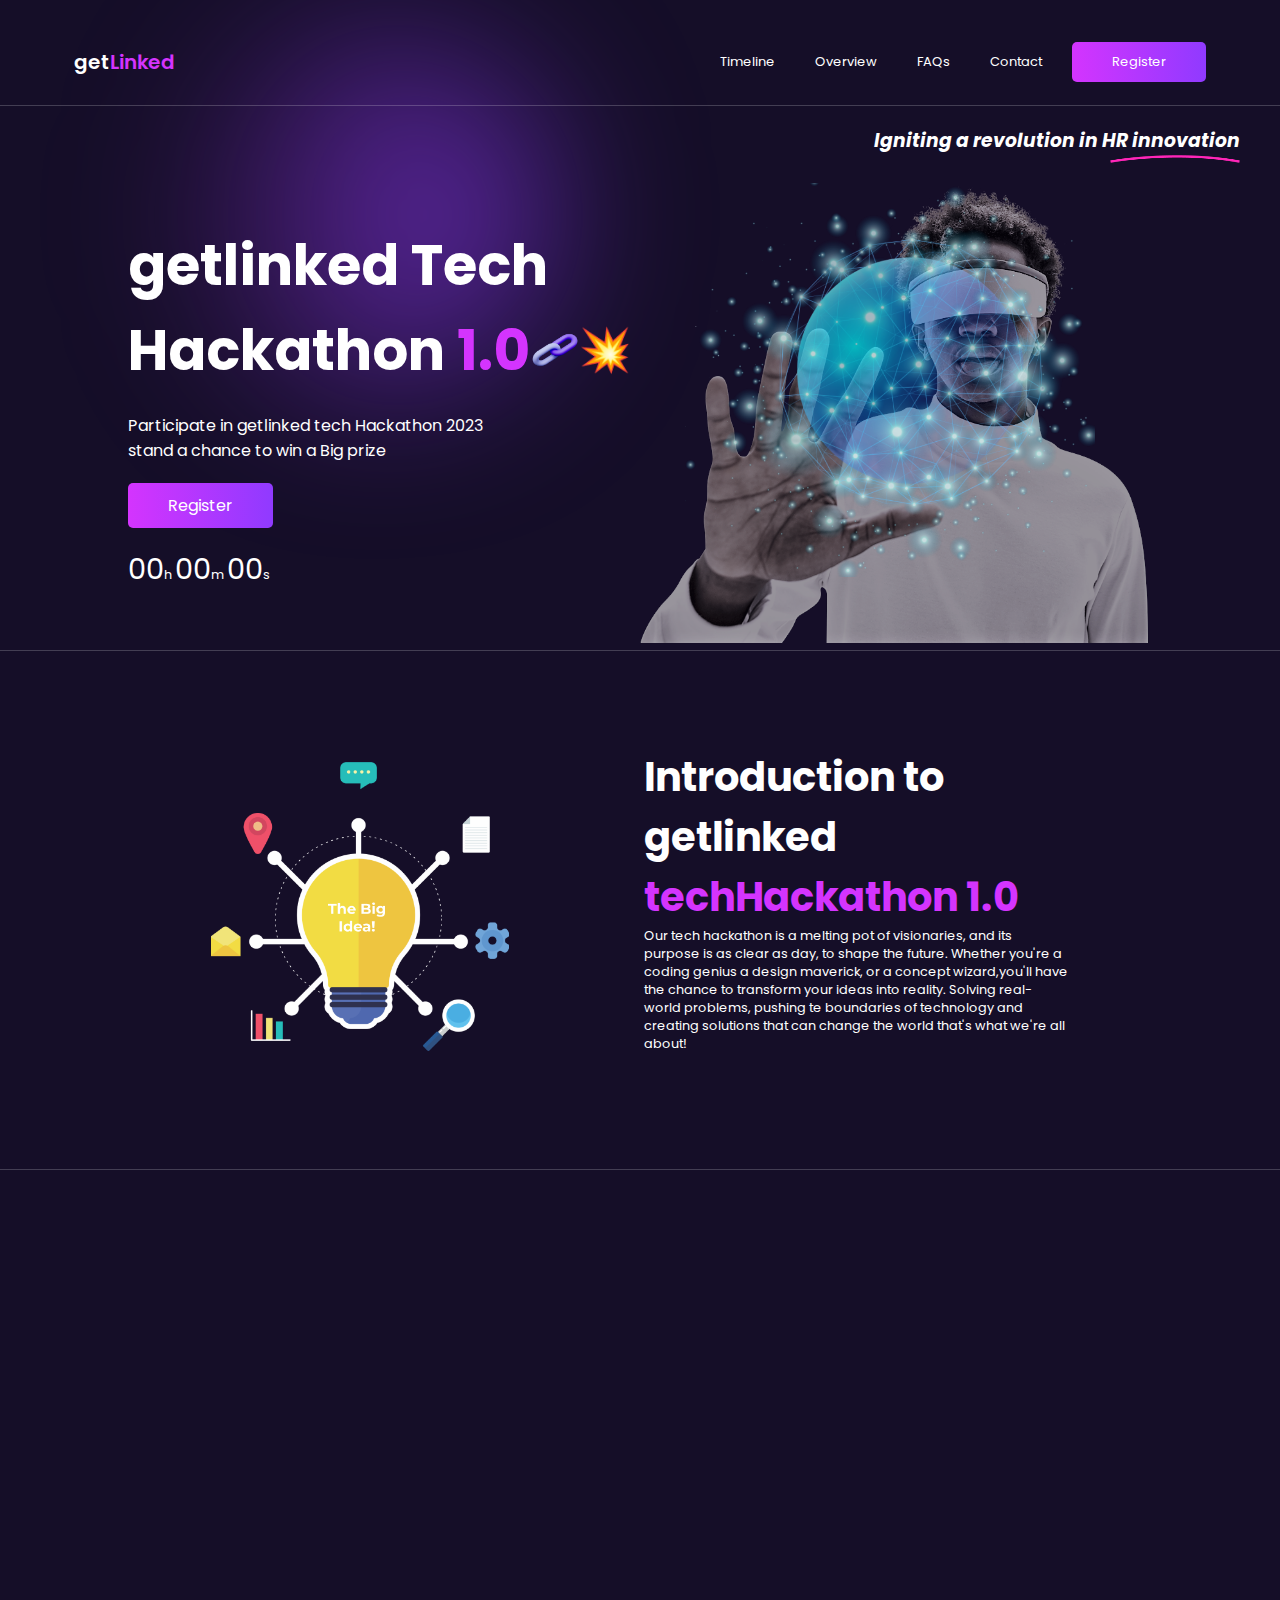
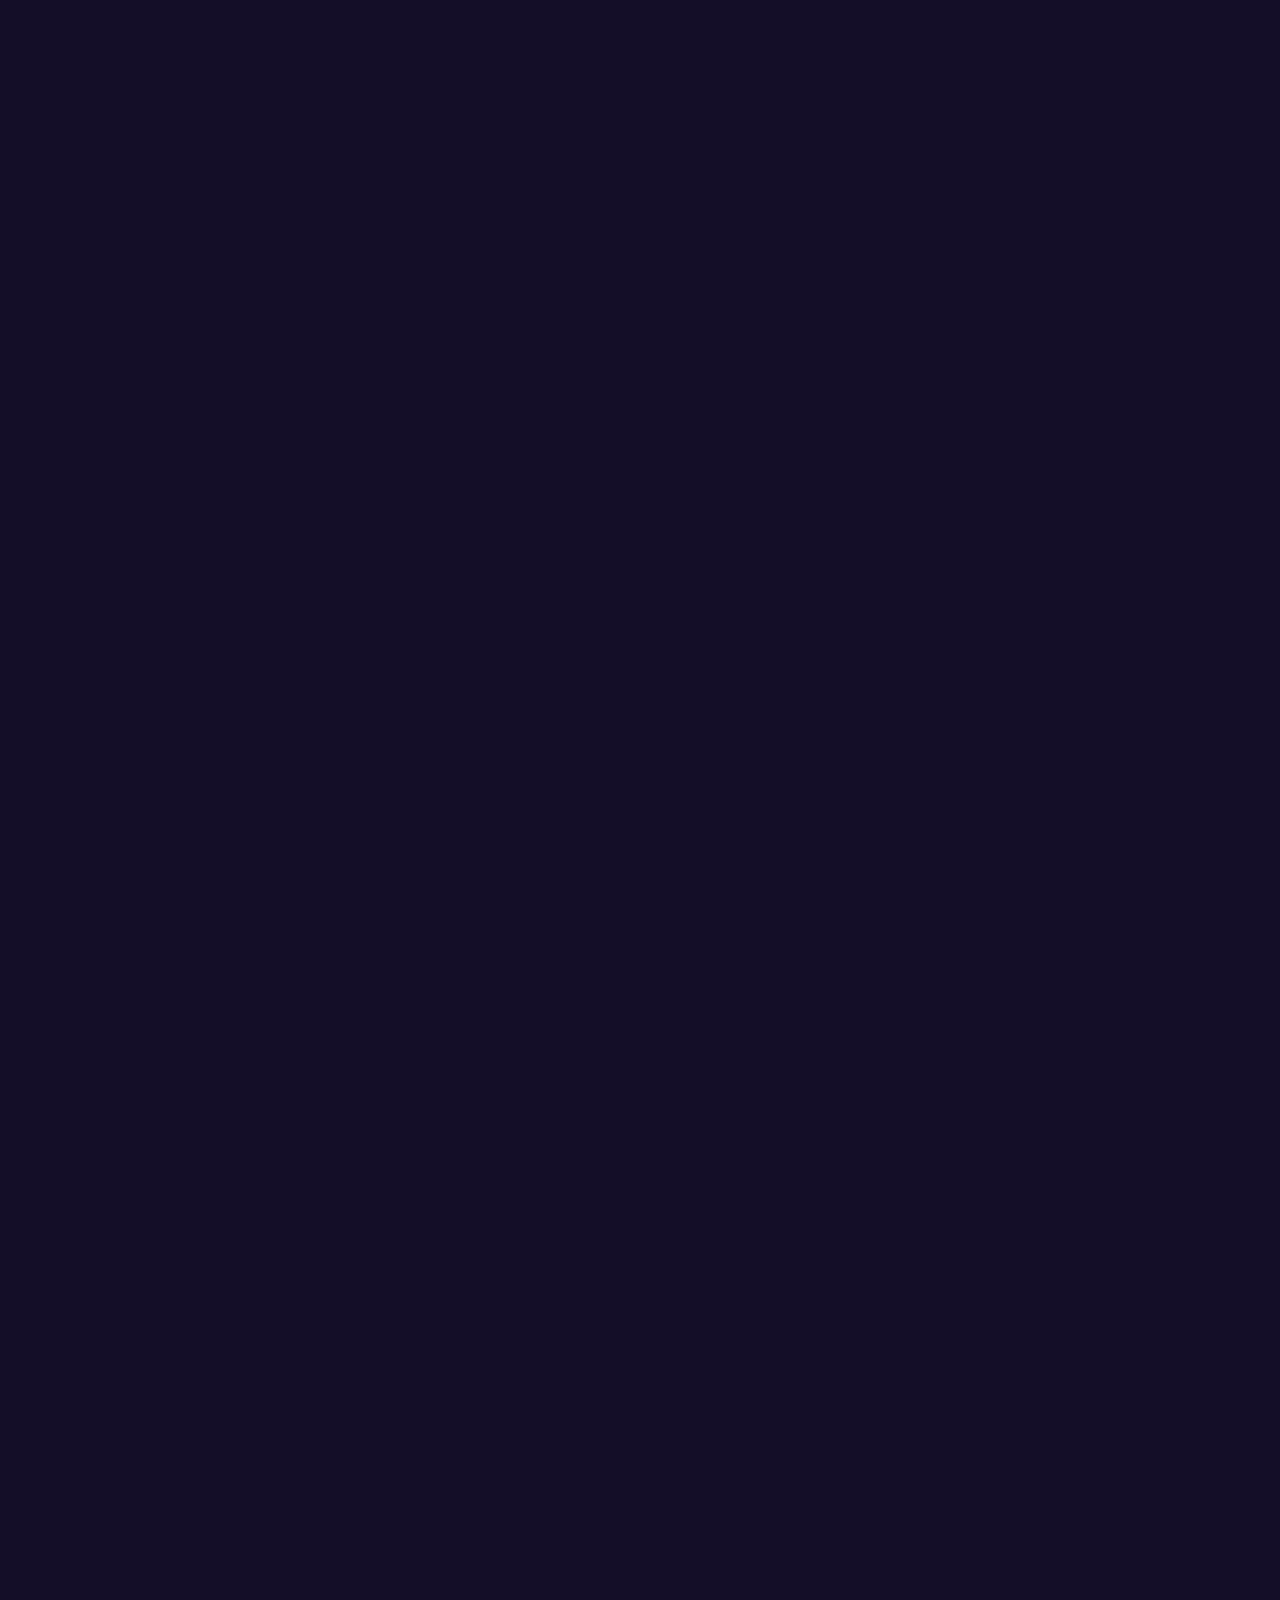
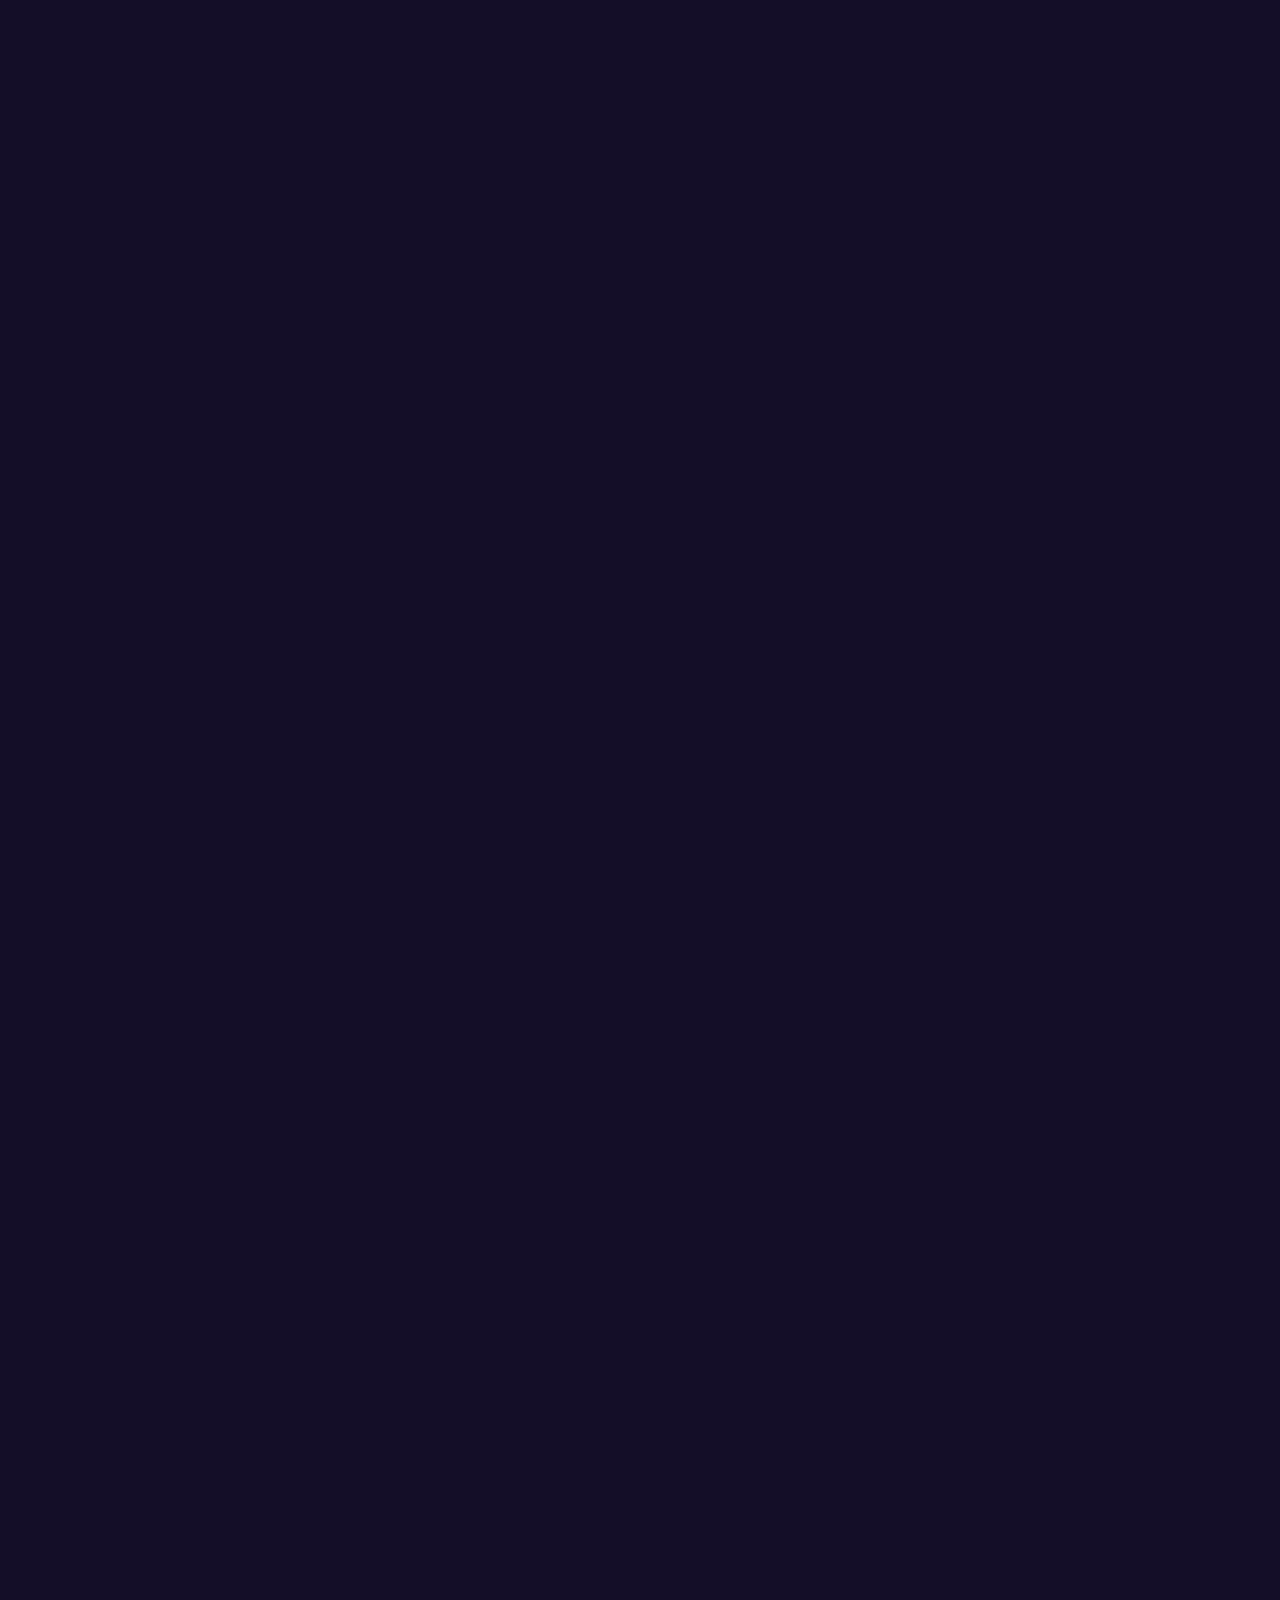
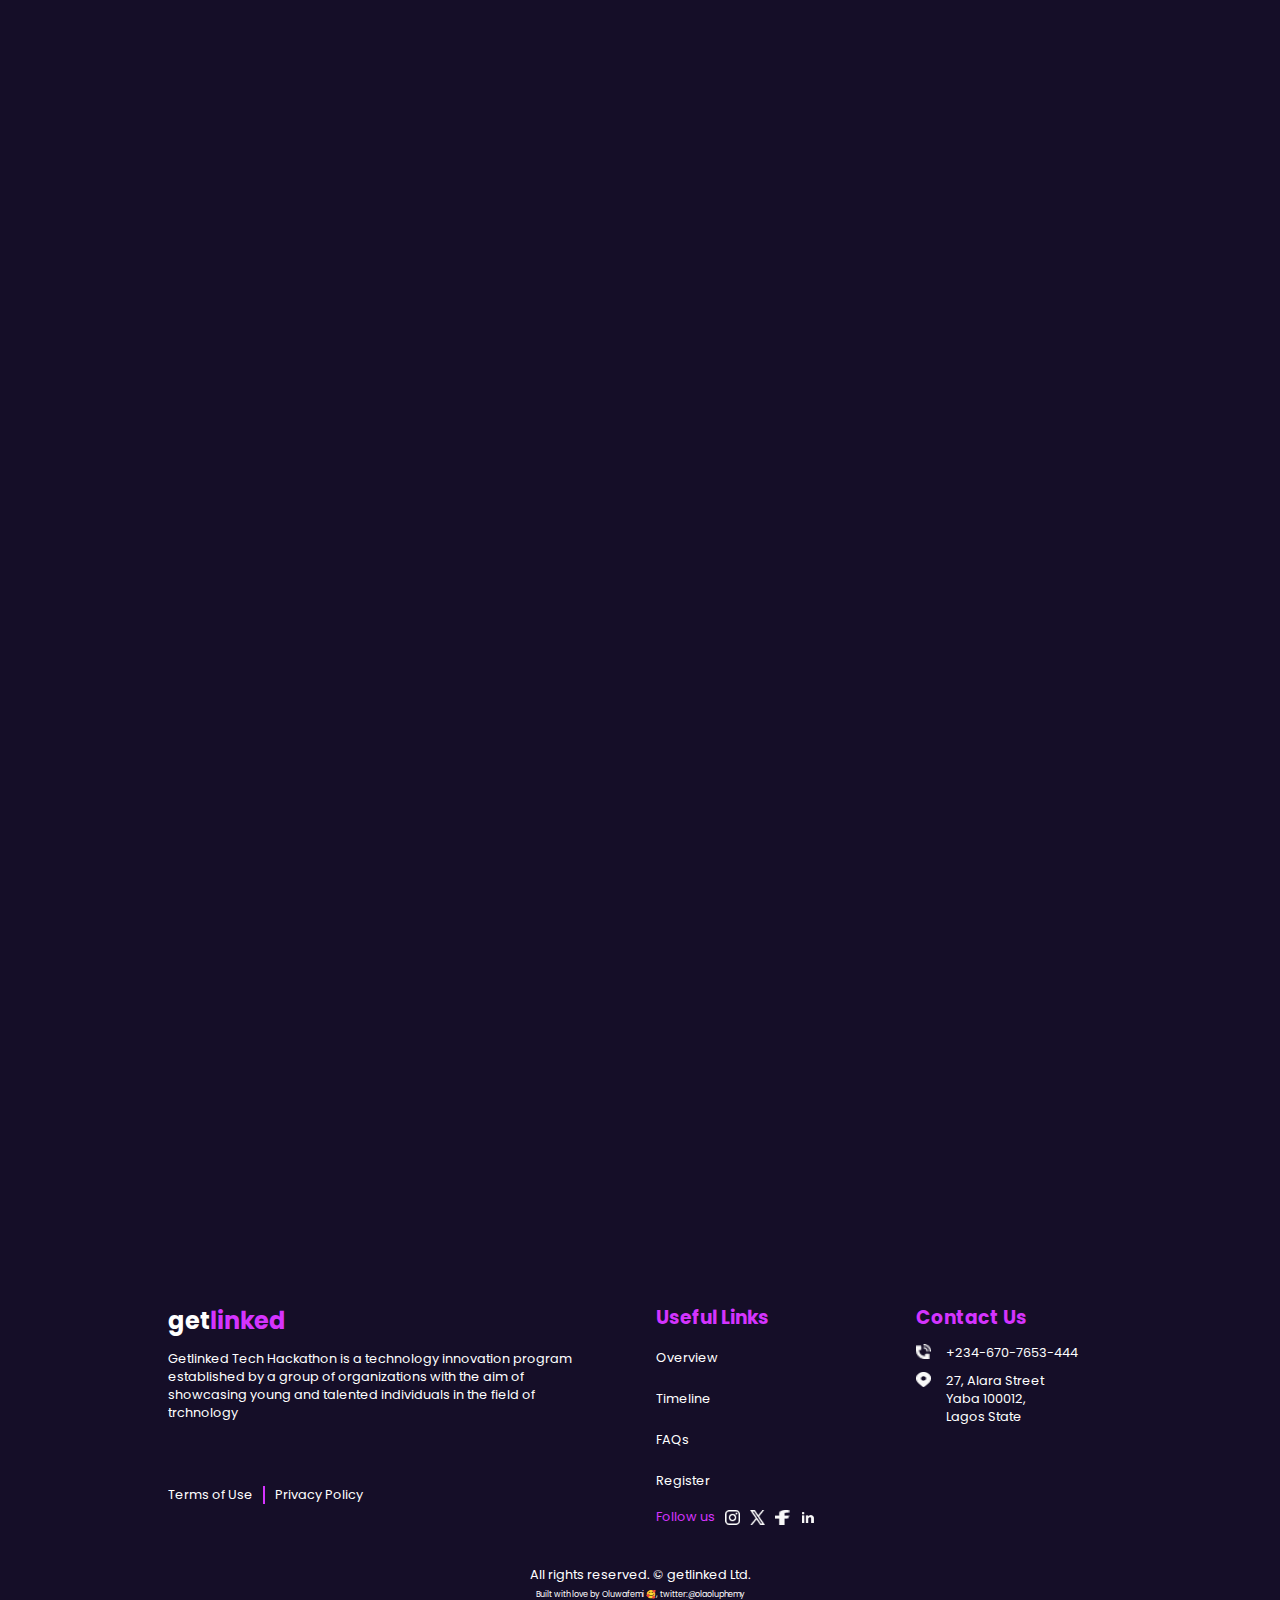
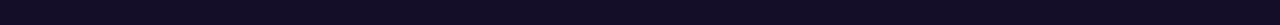
==== index.html @ 0c7d3c60 "first commit - committing all files to the repository" ====
<!DOCTYPE html>
<html lang="en">
  <head>
    <meta charset="UTF-8" />
    <meta name="viewport" content="width=device-width, initial-scale=1.0" />
    <link
      href="https://fonts.googleapis.com/css?family=Poppins:300,400,500,600&display=swap"
      rel="stylesheet"
    />
    <link rel="stylesheet" href="CSS/style.css" />
    <link
      rel="stylesheet"
      media="screen and (max-width:768px)"
      href="CSS/mobile.css"
    />
    <title>Getlinked-Home Page</title>
  </head>
  <body>
    <header class="header border_bottom">
      <!-- Main Nav -->
      <nav class="nav">
        <ul class="main-nav nav_links border_bottom">
          <li class="nav_link logo">
            get<span class="text_primary">Linked</span>
          </li>
          <ul class="links">
            <li class="nav_link">
              <a class="link main_link" href="#timeline">Timeline</a>
            </li>
            <li class="nav_link">
              <a class="link main_link" href="#overview">Overview</a>
            </li>
            <li class="nav_link"><a class="link main_link" href="#FAQs">FAQs</a></li>
            <li class="nav_link">
              <a class="main_link" href="contact.html">Contact</a>
            </li>
            <li class="nav_link">
              <a class="btn primary main_link" href="register.html">Register</a>
            </li>
          </ul>
          
          <div class="hamburger_container">
            <img class="hamburger" src="img/hamburger.png" alt="" />
          </div>
        </ul>
        
        <!-- Hidden Side-Nav -->
        <ul class="hidden side_nav">
          <img src="img/x.png" alt="" class="close">
          <li class="hidden_nav">
            <a class="hidden_link" href="#timeline">Timeline</a>
          </li>
          <li class="hidden_nav">
            <a class="hidden_link" href="#overview">Overview</a>
          </li>
          <li class="hidden_nav">
            <a class="hidden_link" href="#FAQs">FAQs</a>
          </li>
          <li class="hidden_nav">
            <a class="" href="contact.html">Contact</a>
          </li>
          <li class="hidden_nav">
            <a class="btn primary" href="register.html">Register</a>
          </li>
        </ul>
      </nav>
      <!-- Header Content -->
      <div class="highlight_grad grad_pos--1"></div>
      <div class="header_content">
        <div class="curve-flex">
          <h3 class="white">Igniting a revolution in HR innovation</h3>
          <img class="curve" src="img/curve.png" alt="">
        </div>
        <div class="container global_container">
          <div class="text left_page--1">
            <div class="paragraph">
              <h1 class="white">getlinked Tech</h1>
              <div class="hack">
                <h1 class="white">
                  Hackathon <span class="text_primary">1.0</span>
                </h1>
                <img
                  class="img--1"
                  src="img/chain-9365116-7621444.png"
                  alt=""
                />
                <img class="img--2" src="img/explode.png" alt="" />
              </div>
            </div>
            <p class="white">
              Participate in getlinked tech Hackathon 2023
              <br />
              stand a chance to win a Big prize
            </p>
            <div class="button">
              <a class="btn register_btn" href="register.html">Register</a>
            </div>
            <p class="timer white">
              00<span class="unit">h </span>00<span class="unit">m </span
              >00<span class="unit">s</span>
            </p>
          </div>
          <div class="images landing-img right_page--1">
            <img
              class="first"
              src="img/man-wearing-smart-glasses-black-white.png"
              alt=""
            />
            <img class="last" src="img/man_glasses_overlay.png" alt="" />
          </div>
        </div>
      </div>
    </header>

    <!-- Section 1 INTRODUCTION -->
    <section id="overview" class="introduction section">
      <div class="container-intro">
        <div class="img-container">
          <img class="regular" src="img/Thebigidea.png" alt="" />
        </div>
        <div class="intro-text">
          <h3 class="white">Introduction to getlinked</h3>
          <h3 class="text_primary">techHackathon 1.0</h3>
          <p class="white">
            Our tech hackathon is a melting pot of visionaries, and its purpose
            is as clear as day, to shape the future. Whether you're a coding
            genius a design maverick, or a concept wizard,you'll have the chance
            to transform your ideas into reality. Solving real-world problems,
            pushing te boundaries of technology and creating solutions that can
            change the world that's what we're all about!
          </p>
        </div>
      </div>
    </section>

    <!-- Section 2 GUIDELINES -->
    <section id="section--2" class="introduction border_bottom section">
      <div class="container-intro">
        <div class="highlight_grad grad_pos--2"></div>
        <div class="highlight_grad grad_pos--3"></div>
        <div class="intro-text">
          <h3 class="white">Rules and</h3>
          <h3 class="text_primary">Guidelines</h3>
          <p class="white">
            Our tech hackathon is a melting pot of visionaries, and its purpose
            is as clear as day, to shape the future. Whether you're a coding
            genius a design maverick, or a concept wizard,you'll have the chance
            to transform your ideas into reality. Solving real-world problems,
            pushing te boundaries of technology and creating solutions that can
            change the world that's what we're all about!
          </p>
        </div>
        <div class="img-container">
          <img class="regular" src="img/woman_sitting.png" alt="" />
        </div>
      </div>
    </section>

    <!-- Section 3  CRITERIA-->
    <section id="section--3" class="introduction border_bottom section">
      <div class="container-intro">
        <div class="highlight_grad grad_pos--4"></div>
        <div class="highlight_grad grad_pos--5"></div>
        <div class="img-container">
          <img class="elipse rotor" src="img/Ellipse2.png" alt="" />
          <img class="regular" src="img/obsevers.png" alt="" />
        </div>
        <div class="intro-text">
          <h3 class="white">Judging Criteria</h3>
          <h3 class="text_primary">Key attributes</h3>
          <p class="white">
            <span class="text_tertiary">Innovation and creativity:</span>
            Evaluate the uniqueness and creativity of the solution. Consider
            whether it addresses a real-world problem in a novel way or
            introduces innovative features.
          </p>

          <p class="white">
            <span class="text_tertiary">Functionality:</span>
            Assess how well the solution works. Does it perform its intended
            functions effectively and without major issues? Judges would
            consider the completeness and robustness of the solution.
          </p>

          <p class="white">
            <span class="text_tertiary">Impact and Relevance:</span>
            Determine the potential impact of the solution in the real world.
            Does it address a significant problem, and is it relevant to the
            target audience? Judges would assess the potential social,
            economics, or enviromental benefits.
          </p>

          <p class="white">
            <span class="text_tertiary">Technical Complexity:</span>
            Evaluate the technical sophistication of the solution. Judges would
            consider the complexity of the code, the use of advanced
            technologies or algorithms, and, and the scalability of the
            solution.
          </p>

          <p class="white">
            <span class="text_tertiary">Adherence to Hackathon Rules:</span>
            Judges will Ensure that the team adhered to the rules and guidelines
            of the hackathon, Including deadlines, use of specific technologies
            or API, and any other competition-specific requirements
          </p>

          <div class="button">
            <a class="btn" href="#read_more">Read More</a>
          </div>
        </div>
      </div>
    </section>

    <!-- Section--4 FAQS -->
    <section id="FAQs" class="FAQs border_bottom section">
      <div class="container-intro">
        <div class="intro-text">
          <h3 class="white">Frequently Asked</h3>
          <h3 class="text_primary">Questions</h3>
          <p class="white">
            We got answers to the question that you might want to ask about
            getlinked Hackathon 1.0
          </p>
          <ul class="questions">
            <li class="text_underline">
              <p class="white">
                Can I work on a project I started before Hackathon
              </p>
              <img src="img/plus.png" alt="" />
            </li>
          </ul>
          <ul class="questions">
            <li class="text_underline">
              <p class="white">
                What happens if I need help during the hackathon?
              </p>
              <img src="img/plus.png" alt="" />
            </li>
          </ul>
          <ul class="questions">
            <li class="text_underline">
              <p class="white">
                What happens if I don't have an idea for a project?
              </p>
              <img src="img/plus.png" alt="" />
            </li>
          </ul>
          <ul class="questions">
            <li class="text_underline">
              <p class="white">
                Can I join a team or do I have to come with one
              </p>
              <img src="img/plus.png" alt="" />
            </li>
          </ul>
          <ul class="questions">
            <li class="text_underline">
              <p class="white">What happens after the hackathon ends</p>
              <img src="img/plus.png" alt="" />
            </li>
          </ul>
        </div>
        <div class="img-container">   
          <img class="question_mark--1" src="img/bigQuestion.png" alt="" />
          <img class="question_mark--2" src="img/smallQuestion.png" alt="" />
          <img class="question_mark--3" src="img/smallQuestion.png" alt="" />
          <img class="regular upandan" src="img/thinker.png" alt="" />
        </div>
      </div>
    </section>

    <!-- Section--5 TIMELINE -->
    <section id="timeline" class="timeline border_bottom section">
      <div class="timeline_heading">
        <h3 class="white">Timeline</h3>
        <p class="white">
          Here is the breakdown of the time we anticipate
          using for the upcoming
        </p>
      </div>
      <ul class="timeline_lists">
        <li class="timeline_list">
          <div class="timeline_text div--1">
            <h4 class="title text_primary">Hackathon Announcement</h4>
            <p class="white">
              The getlinked tech hackathon 1.0 is formally announce to the
              general public and teams begin to get ready to register
            </p>
          </div>
          <h4 class="child title text_primary">November 18, 2023</h4>
          <div class="bullet"><p class="white">1</p></div>
        </li>

        <li class="timeline_list">
          <div class="timeline_text div--2">
            <h4 class="title text_primary">Teams Registration begins</h4>
            <p class="white">
              interested teams can now show their interest in the getlinked tech
              hackathon 1.0 2023 by proceeding to register
            </p>
          </div>
          <h4 class="child--2 title text_primary">November 18, 2023</h4>
          <div class="bullet"><p class="white">2</p></div>
        </li>

        <li class="timeline_list">
          <div class="timeline_text div--1">
            <h4 class="title text_primary">Teams Registration ends</h4>
            <p class="white">
              Interested participants are no longer allowed to register
            </p>
          </div>
          <h4 class="child title text_primary">November 18, 2023</h4>
          <div class="bullet"><p class="white">3</p></div>
        </li>

        <li class="timeline_list">
          <div class="timeline_text div--2">
            <h4 class="title text_primary">
              Announcement of the accepted teams and ideas
            </h4>
            <p class="white">
              All teams whose idea has been accepted into the getlinked tech
              hackathon 1.0 2023 are formally announced
            </p>
          </div>
          <h4 class="child--2 title text_primary">November 18, 2023</h4>
          <div class="bullet"><p class="white">4</p></div>
        </li>

        <li class="timeline_list ">
          <div class="timeline_text div--1">
            <h4 class="title text_primary">
              Getlinked Hackathon 1.0 Officially Begins
            </h4>
            <p class="white">
              Accepted teams can now proceed to build their ground breaking
              skill driven solutions
            </p>
          </div>
          <h4 class="child title text_primary">November 18, 2023</h4>
          <div class="bullet"><p class="white">5</p></div>
        </li>

        <li class="timeline_list">
          <div class="timeline_text div--2">
            <h4 class="title text_primary">Demo Day</h4>
            <p class="white">
              Teams get the opportunity to pitch their projects to judges. The
              winner of the hackathon will also be announced on this day
            </p>
          </div>
          <h4 class="child--2 title text_primary">November 18, 2023</h4>
          <div class="bullet"><p class="white">6</p></div>
        </li>
      </ul>
      <div class="home-btn"><a href="#">H</a></div>
    </section>

    <section id="section--6" class="introduction border_bottom section">
      <div class="container-intro">
        <div class="highlight_grad grad_pos--6"></div>
        <div class="highlight_grad grad_pos--7"></div>
        <div class="img-container">
          <img class="regular" src="img/gold_cup.png" alt="" />
        </div>
        <div class="intro-text">
          <h3 class="white">Prizes and</h3>
          <h3 class="text_primary">Rewards</h3>
          <p class="white">
            Highlight of the prizes or rewards for winners and for participants
          </p>
          <div class="prize_img_container">
            <div class="silver">
              <img src="img/silver_medal.png" alt="" />
              <h3 class="white pos-1">2nd</h3>
              <p class="white">Runner</p>
              <h3 class="text_primary">N300,000</h3>
            </div>
            <div class="gold">
              <img src="img/gold_medal.png" alt="" />
              <h3 class="white pos">1st</h3>
              <p class="white">Runner</p>
              <h3 class="text_secondary">N400,000</h3>
            </div>
            <div class="bronze">
              <img src="img/bronze_medal.png" alt="" />
              <h3 class="white pos-1">3rd</h3>
              <p class="white">Runner</p>
              <h3 class="text_primary">N150,000</h3>
            </div>
          </div>
        </div>
      </div>
    </section>

    <section id="partners_sponsors" class="partners_sponsors border_bottom section">
      <div class="timeline_heading">
        <div class="highlight_grad grad_pos--8"></div>
        <div class="highlight_grad grad_pos--9"></div>
        <h3 class="white">Partners and Sponsors</h3>
        <p class="white">
          Getlinked hackathon is honored to have the following major companies
          as its partners and sponsors
        </p>
      </div>
      <div class="sponsors_logo">
       <div class="logos_row--1">
        <div class="logo_container">
          <img src="img/firstlogo.png" alt="" />
        </div>
        <div class="liberty"></div>
        <div class="logo_container">
          <img src="img/Libertycompanylogowhite.png" alt="" />
        </div>
        <div class="liberty"></div>
        <div class="logo_container liberty_2">
          <img src="img/WinwiselogoWhitecolour1.png" alt="" />
        </div>
        </div>

        <div class="logos_row--2">
          <div class="logo_container">
          <img src="img/wisperlogowhite.png" alt="" />
        </div>
        <div class="liberty"></div>
        <div class="logo_container">
          <img src="img/Paybox.png" alt="" />
        </div>
        <div class="liberty"></div>
        <div class="logo_container">
          <img src="img/VizualPlus.png" alt="" />
        </div>
     </div>
    </section>

    <!-- SECTION--7  Privacy and Policy-->
    <section id="section--7" class="introduction border_bottom section">
      <div class="container-intro">
        <div class="highlight_grad grad_pos--10"></div>
        <div class="intro-text">
          <h3 class="white">Privacy and Policy</h3>
          <h3 class="text_primary">Terms</h3>
          <p class="white">Last updated September 12, 2023</p>
          <p class="white">
          Below are our privacy & policy, which outline a lot of goodies. It's our aim to always take of our participant
          </p>

          <div class="privacy_container">
            <p class="white">At getlinked tech Hackathon 1.0, we value your privacy and are committed to protecting your personal information. This Privacy Policy outlines how we collect, use, disclose and safeguard your data when you participate in our tech hackathon event. By partipating in our event, you consent to the practices described in this policy </p>
            <h3 class="text_primary">Licensing policy</h3>
            <p class="white">Here are terms of our Standard License</p>
            <div class="checks">
              <img src="img/check.png" alt="">
              <p class="white">The Standard License grants you a non-exclusive right to navigate and register for our event</p>
            </div>
            <div class="checks">
              <img src="img/check.png" alt="">
              <p class="white">You are licensed to use the item available at any free source sites, for your project development</p>
            </div>

            <div class="button">
              <a class="btn register_btn" href="#">Read More</a>
            </div>

          </div>
        </div>
        <div class="img-container">
          <img class="regular" src="img/standing_lock.png" alt="" />
          <img class="regular lock upandan" src="img/padlock_overlay.png" alt="" />
        </div>
      </div>
    </section>

<!-- FOOTER -->
<footer id="contact" class="footer">
<div class="footer_container--1">
  <h2 class="white">get<span class="text_primary">linked</span></h2>
  <p class="white">Getlinked Tech Hackathon is a technology innovation program established by a group of organizations with the aim of showcasing young and talented individuals in the field of trchnology</p>
  <div class="last_line">
    <p class="white">Terms of Use</p>
    <div class="barrier"></div>
    <p class="white">Privacy Policy</p>
  </div>
</div>
<div class="page_links">
  <h3 class="text_primary">Useful Links</h3>
  <ul>
    <li><a href="#overview">Overview</a></li>
    <li><a href="#timeline">Timeline</a></li>
    <li><a href="#FAQs">FAQs</a></li>
    <li><a href="register.html">Register</a></li>
  </ul>
  <div class="socials">
    <p class="text_primary">Follow us</p>
    <img src="img/instagram.png" alt="">
    <img src="img/twitter.png" alt="">
    <img src="img/facebook.png" alt="">
    <img src="img/ri_linkedin-fill.png" alt="">
  </div>
</div>

<div class="contact_us">
  <h3 class="text_primary">Contact Us</h3>
  <div class="nos">
    <img src="img/call.png" alt="">
    <p class="white">+234-670-7653-444</p>
  </div>
  <div class="nos">
    <img src="img/location.png" alt="">
    <p class="white">27, Alara Street
      <br>Yaba 100012,
      <br>Lagos State</p>
  </div>
</div>
</footer>
<!-- The Inline Styles Were Intentional 😁😉 -->
<p class="final white" >All rights reserved. &copy; getlinked Ltd.</p>
<p class="white note" style="font-size: 8px;" style="margin-top: 4px;">Built with love by Oluwafemi 🥰, twitter:@olaoluphemy</p>

    <!-- Blur Effect for Open Side-Nav && Reg/Success Modal -->
    <div class="overlay invisible"></div>
    <script src="javascript/script.js"></script>
  </body>
</html>
---- CSS/style.css ----
* {
  margin: 0;
  padding: 0;
  box-sizing: border-box;
}

:root {
  --primary-color: linear-gradient(to left, #903aff, #d434fe);
  --primary-dark: #150e28;
  --secondary-color: #903aff;
  --tertiary-color: #d434fe;
  --white: #fff;
  --transparent-nav: rgba(21, 14, 40, 0.5);
  --highlight: rgba(144, 58, 255, 1);
  --back-grad: linear-gradient(
    to left,
    rgba(144, 58, 255, 0.7),
    rgba(212, 52, 254, 0.1)
  );
}

body {
  font-family: "Poppins", sans-serif;
  background-color: var(--primary-dark);
  transition: all 1s ease-in;
  overflow-x: hidden;
}

html {
  scroll-behavior: smooth;
}

::-webkit-scrollbar {
  background-color: rgba(212, 52, 254, 0.2);
}

::-webkit-scrollbar-thumb {
  background-image: var(--primary-color);
}

/* UTILITIES */
.text_primary {
  color: var(--tertiary-color);
}

.text_tertiary {
  color: var(--tertiary-color);
}

.text_secondary {
  color: var(--secondary-color);
}

.btn {
  background-image: var(--primary-color);
  padding: 10px 40px !important;
  border-radius: 5px;
  border: none;
}

ul {
  list-style: none;
}

a {
  text-decoration: none;
  color: var(--white);
  display: inline-block;
}

.border_bottom {
  border-bottom: 1px solid rgba(255, 255, 255, 0.2);
}

.white {
  color: white;
}

.side_nav {
  display: none;
}

.hidden {
  transform: translateX(250px);
}

.invisible {
  visibility: hidden;
  opacity: 0;
}

.overlay {
  position: fixed;
  top: 0;
  left: 0;
  width: 100%;
  height: 100%;
  background-color: rgba(0, 0, 0, 0.5);
  backdrop-filter: blur(4px);
  z-index: 100;
  transition: all 1s;
}

.images,
.text {
  transition: all 1.5s ease;
}

.left_page--1 {
  transform: translateY(10rem);
  opacity: 0;
}

.right_page--1 {
  transform: translateY(10rem);
  opacity: 0;
}

.container-intro {
  display: grid;
  grid-gap: 0.5rem;
  grid-template-columns: 1fr 1fr;
  width: 80%;
  margin: auto;
  padding: 2rem;
  align-items: center;
  justify-content: center;
  position: relative;
}

.container-intro h3 {
  font-size: 40px;
}

.highlight_grad {
  position: absolute;
  height: 350px;
  width: 350px;
  border-radius: 50%;
  z-index: -10;
  filter: blur(80px);
  background-image: var(--back-grad);
}

/* Blurred Spots */
.grad_pos--1 {
  top: 40px;
  left: 15%;
}

.grad_pos--2 {
  top: 20px;
  left: 3%;
}

.grad_pos--3 {
  right: -280px;
  bottom: -100px;
}

.grad_pos--4 {
  left: -80px;
  bottom: -40px;
}

.grad_pos--5 {
  right: -180px;
  bottom: -150px;
}

.grad_pos--6 {
  top: 40px;
  left: 40px;
}

.grad_pos--7 {
  right: -350px;
  bottom: 0px;
}

.grad_pos--10 {
  left: -180px;
  bottom: 0px;
}

.resize {
  width: 400px;
  height: 400px;
}

/* NAVBAR */
.nav {
  position: relative;
}

.fixed_nav {
  z-index: 1000;
  position: relative;
  top: 0;
  left: 0;
  position: fixed;
  width: 100%;
  background-color: var(--transparent-nav);
  backdrop-filter: blur(4px);
}

.nav_links {
  display: grid;
  grid-template-columns: 2fr 3fr;
  align-items: center;
  justify-content: space-around;
  color: var(--white);
  list-style: none;
  align-items: center;
  margin-top: 0.5rem;
  padding: 0 1.5rem;
  padding-top: 1.5rem;
  padding-bottom: 0.8rem;
  cursor: pointer;
}

.nav_links > .nav_link {
  display: inline-block;
  margin-left: 50px;
  font-size: 20px;
  font-weight: 600;
  align-self: center;
}

.links {
  display: flex;
  align-items: center;
  color: var(--white);
  list-style: none;
  justify-self: end;
  margin-right: 40px;
}

.nav_link a {
  margin: 0 10px;
  padding: 20px 10px;
  font-size: 13px;
  transition: all 1s ease;
}

.hamburger,
.hamburger_container {
  display: none;
}

/* HEADER CONTENT */
.timer {
  transition: all 1s ease;
}

.header_content {
  position: relative;
}

.header_content h3 {
  text-align: end;
  /* margin-bottom: 0; */
  font-style: italic;
}

.curve-flex {
  display: flex;
  flex-direction: column;
  align-items: end;
  margin: 20px 40px;
}

.curve {
  width: 130px;
}

.container {
  display: grid;
  grid-template-columns: 1fr 1fr;
  align-items: center;
  width: 80%;
  margin: auto;
}

.text h1 {
  font-size: 3.5rem;
}

.hack {
  display: flex;
  align-items: center;
}

.hack img {
  width: 50px;
}

.header_content p {
  margin: 20px 0;
}

.timer {
  font-size: 1.8rem;
}

.unit {
  font-size: 0.8rem;
}

.images {
  width: 100%;
  position: relative;
}

.images .first {
  width: 100%;
  opacity: 0.8;
}

.images .last {
  width: 80%;
  position: absolute;
  top: 0;
  left: 45px;
  opacity: 0.7;
}

/* SECTION 1 */
#overview {
  padding: 4rem;
}

#overview,
#section--2 {
  border-bottom: 1px solid rgba(255, 255, 255, 0.2);
}

.img-container {
  width: 70%;
  position: relative;
}

.img-container .regular {
  width: 100%;
}

.intro-text p {
  font-size: 0.8rem;
}

#section--2 .img-container,
#section--3 .img-container,
#FAQs .img-container,
#section--7 .img-container {
  width: 100%;
}

#section--3 {
  padding: 1rem;
}

#section--3 .container-intro {
  align-items: center;
}

#section--3 .img-container {
  margin-top: 150px;
}

.elipse {
  width: 100px;
  position: absolute;
  top: -30px;
  left: 50px;
  z-index: -1;
}

.rotor {
  animation: rotate 5s infinite ease;
}

@keyframes rotate {
  50% {
    transform: translate(-40px, -40px);
  }

  100% {
    transform: translate(0, 0);
  }
}

/* SECTION--3 */
.introduction .button {
  white-space: nowrap;
  width: fit-content;
  margin: auto;
}

.introduction p {
  margin-bottom: 20px;
}

/* SECTION--4 */
#FAQs .container-intro {
  margin-top: 4rem;
  transition: all 1s ease;
}

#FAQs .text_underline {
  display: flex;
  align-items: center;
  justify-content: space-between;
  padding: 1rem 0;
  border-bottom: 1px solid var(--tertiary-color);
  transition: all 1s ease;
}

.FAQs {
  position: relative;
}

.hidden-question {
  display: none;
}

.FAQs .question_mark--1 {
  position: absolute;
  top: -60px;
  left: 150px;
  width: 40px;
}

.FAQs .question_mark--2,
.question_mark--3 {
  position: absolute;
  width: 25px;
}

.FAQs .question_mark--2 {
  top: -20px;
  left: 60px;
}

.FAQs .question_mark--3 {
  top: -10px;
  right: 180px;
}

.upandan {
  animation: animateImg 5s infinite ease;
}
@keyframes animateImg {
  50% {
    transform: translateY(20px);
  }

  100% {
    transform: translateY(0);
  }
}

/* Timeline */
.timeline {
  position: relative;
}

.timeline_lists p {
  font-size: 0.8rem;
}

ul .timeline_lists {
  width: fit-content;
  margin: 0 auto;
}

.timeline_lists li {
  width: 6px;
  background-color: var(--tertiary-color);
  position: relative;
  margin: 40px auto;
  padding-top: 40px;
}

.timeline_lists li .div--1 {
  position: relative;
  width: 400px;
  right: 500px;
  transition: all 1s ease;
  text-align: end;
}

.timeline_lists li .child {
  position: relative;
  width: 400px;
  left: 100px;
  transition: all 1s ease;
  bottom: 0;
}

.transform {
  transform: translateX(200px);
  opacity: 0;
}

.timeline_lists li .div--2 {
  position: relative;
  width: 400px;
  left: 100px;
  transition: all 1s ease;
  text-align: left;
}

.timeline_lists li .child--2 {
  position: absolute;
  width: 400px;
  right: -140px;
  transition: all 1s ease;
  bottom: 0;
}

.transform-2 {
  transform: translateX(-250px);
  opacity: 0;
}

.transform-3 {
  transform: translateX(-100px);
  opacity: 0;
}

.timeline_heading {
  width: fit-content;
  margin: 0 auto;
}

.timeline_heading h3 {
  margin-top: 40px;
  text-align: center;
}

.timeline_heading p {
  margin-top: 10px;
  margin-bottom: 80px;
  text-align: center;
}

.timeline_lists .bullet {
  display: flex;
  align-items: center;
  position: absolute;
  top: 95%;
  left: 50%;
  transform: translate(-50%, -65%);
  width: 30px !important;
  height: 30px;
  border-radius: 50%;
  background-image: var(--primary-color);
}

.timeline_lists .bullet p {
  margin: auto;
}

.home-btn {
  width: 25px;
  height: 25px;
  padding: 10px;
  display: flex;
  align-items: center;
  justify-content: center;
  position: absolute;
  border-radius: 3px;
  right: 50px;
  bottom: 10%;
  transform: translate(35px, 10%);
  background-image: var(--primary-color);
  opacity: 0.5;
}
.fixed-home-btn {
  position: fixed;
}

/* PRIZES */
#section--6 .intro-text {
  text-align: start;
}

.prize_img_container {
  display: flex;
  align-items: center;
  width: 20%;
  text-align: center;
  margin-top: 7rem;
}

.prize_img_container h3 {
  font-size: 1rem;
}

.pos {
  margin-top: -60px;
}

.pos-1 {
  margin-top: -40px;
}

.prize_img_container p {
  margin-bottom: 5px;
}

.silver,
.bronze {
  border: 1px solid var(--tertiary-color);
  margin-right: 1rem;
  padding: 0.5rem;
  background-color: rgba(212, 52, 254, 0.1);
  border-radius: 5px;
  animation: animateScale1 7s infinite ease;
}

.prize_img_container .silver img,
.prize_img_container .bronze img {
  width: 100px;
  height: 100px;
  position: relative;
  top: -40px;
}

@keyframes animateScale1 {
  50% {
    transform: scale(0.9);
  }

  100% {
    transform: scale(1);
  }
}

.gold {
  border: 1px solid var(--secondary-color);
  margin-right: 1rem;
  width: 120px;
  position: relative;
  padding: 0.5rem;
  background-color: rgba(144, 58, 255, 0.1);
  border-radius: 5px;
  animation: animateScale 7s infinite ease;
}

@keyframes animateScale {
  50% {
    transform: scale(1.2);
  }

  100% {
    transform: scale(1);
  }
}

.prize_img_container .gold img {
  width: 160px;
  height: 160px;
  position: relative;
  top: -75px;
  left: -28px;
}

/* SPONSORSHIPS */
.partners_sponsors {
  padding: 2rem;
  padding-bottom: 4rem;
  position: relative;
}

.grad_pos--8 {
  position: absolute;
  top: 40px;
  left: -100px;
}

.grad_pos--9 {
  right: -50px;
  bottom: -30px;
}

.sponsors_logo {
  width: 80%;
  margin: 0 auto;
  display: flex;
  flex-direction: column;
  align-items: center;
  justify-content: center;
  padding: 2rem;
  border: 1px solid var(--tertiary-color);
}

.logos_row--1 {
  display: flex;
  align-items: center;
}

.logos_row--2 {
  display: flex;
  align-items: center;
}

.logo_container {
  margin: 0 2rem;
  padding: 1rem;
  height: 100%;
}

.logo_container img {
  width: 100px;
}

.liberty {
  width: 2px;
  height: 100px;
  background-color: var(--tertiary-color);
}

/* SECTION--7 */
.privacy_container {
  border: 1px solid var(--tertiary-color);
  padding: 4rem;
}

.privacy_container .checks {
  display: flex;
  align-items: start;
}

.checks img {
  margin-right: 10px;
}

#section--7 .lock {
  width: 70%;
  z-index: -1;
  position: absolute;
  top: -50px;
  left: 100px;
}

/* FOOTER */
.footer {
  padding: 1.5rem;
  width: 80%;
  margin: 0 auto;
  display: grid;
  grid-template-columns: 2fr 1fr 1fr;
  grid-gap: 2rem;
  align-items: start;
}

.footer h3,
.footer h2 {
  margin-bottom: 0.8rem;
}

.footer p,
.footer a {
  font-size: 0.8rem;
}

.footer_container--1 {
  padding: 1rem;
  display: flex;
  flex-direction: column;
}

.last_line {
  margin-top: 4rem;
  display: flex;
  text-wrap: nowrap;
}

.barrier {
  margin: 0 10px;
  width: 2px;
  background-color: var(--tertiary-color);
}

.page_links {
  padding: 1rem;
}

.page_links ul li {
  margin-bottom: 1rem;
}

.socials {
  display: flex;
  align-items: center;
  margin-top: 15px;
}

.socials img {
  width: 15px;
  height: 15px;
  margin-left: 10px;
}

.contact_us {
  padding: 1rem;
}

.contact_us .nos {
  display: flex;
  align-items: flex-start;
}

.contact_us img {
  margin-right: 15px;
  width: 15px;
  height: 15px;
}

.contact_us p {
  margin-bottom: 10px;
}

.final {
  text-align: center;
  font-size: 0.8rem;
  margin-bottom: 5px;
}

.note {
  text-align: center;
  font-size: 8px;
  margin-top: 4px;
  margin-bottom: 1.5rem;
}

/* REGISTRATION FORM */
.registration,
.regular {
  transition: all 0.7s ease-in;
}

.fade-in {
  transform: scale(1.5);
  opacity: 0;
}

.fade-out {
  transform: scale(0.3);
}

#register .img-container {
  width: 100%;
}

.sides {
  display: grid;
  grid-template-columns: repeat(2, 1fr);
}

.sides .side--1 {
  margin-right: 20px;
}

.sides label {
  font-size: 0.8rem;
}

.sides input {
  padding: 10px;
  background: transparent;
  border: 1px solid #fff;
  border-radius: 2px;
  margin-bottom: 20px;
  color: var(--white);
}

.sides input:focus {
  outline: none;
  border: 1px solid var(--tertiary-color);
}

#register .intro-text {
  background-color: rgba(212, 52, 254, 0.1);
  border-radius: 10px;
  padding: 2rem;
}

#register .btn {
  width: 100%;
  margin-top: 1rem;
}

#register h3 {
  font-size: 1rem;
  margin-bottom: 20px;
}

#register p {
  margin-bottom: 0;
}

.warning {
  font-style: italic;
}

.terms_and_conditions {
  display: flex;
  align-items: flex-start;
  margin-top: 20px;
}

.checkbox {
  margin-top: 3px;
  margin-right: 10px;
}

.successful {
  position: absolute;
  top: 70%;
  left: 50%;
  transform: translate(-50%, -70%);
  width: 40%;
  height: fit-content;
  margin: auto;
  padding: 3rem 2rem;
  text-align: center;
  border: 1px solid var(--tertiary-color);
  z-index: 105;
}

.successful p {
  font-size: 0.8rem;
  margin-right: 5px;
}

.successful-img {
  display: flex;
  width: fit-content;
  margin: 0 auto;
}

.successful-img .img_2 {
  position: relative;
  right: 60px;
}

.flex {
  display: flex;
  align-items: center;
  width: fit-content;
  margin: 0 auto;
}

/* GET IN TOUCH */
.enquiries h3 {
  font-size: 1rem;
  margin-bottom: 20px;
}

.enquiries .intro-text {
  width: 100%;
  padding: 3rem;
  background: rgba(212, 52, 254, 0.1);
  border-radius: 10px;
}

.enquiries input {
  width: 100%;
  background: transparent;
  border: 1px solid var(--white);
  outline: none;
  color: var(--white);
}

.enquiries input:focus {
  border: 1px solid var(--tertiary-color);
}

.enquiries .info input {
  padding: 10px;
  margin-bottom: 20px;
}

.enquiries .info .message {
  padding: 25px;
  margin-bottom: 40px;
}

/* Hidden Class for All Sections */
.section {
  transition: all 1s ease;
}

.hidden-section {
  opacity: 0;
  transform: translateY(5rem);
}
---- CSS/mobile.css ----
body {
  overflow-x: hidden;
}

.grad_pos--1 {
  left: -40px;
}

/* Nav-Bar */
.nav {
  z-index: 500;
}

.nav_links {
  display: flex;
  justify-content: space-between;
  align-items: center;
  margin-top: 0.5rem;
  padding-top: 1.5rem;
  padding-bottom: 0.8rem;
  cursor: pointer;
}

.nav_links > .nav_link {
  margin-left: 0px;
}

.nav_link {
  display: none;
}

.hamburger_container {
  display: flex;
  align-items: center;
  height: 35px;
  width: 35px;
}

.hamburger {
  display: block;
  z-index: 1;
}

/* Hidden Nav */
.side_nav {
  width: 200px;
  height: 280px;
  display: block;
  background-color: var(--primary-dark);
  position: absolute;
  padding: 1.5rem;
  top: 0;
  right: 0;
  z-index: 552;
  transition: all 0.5s ease-in;
}

.overlay {
  position: fixed;
  top: 0;
  left: 0;
  width: 100%;
  height: 100%;
  background-color: rgba(0, 0, 0, 0.5);
  backdrop-filter: blur(4px);
  z-index: 100;
  transition: all 1s;
}

.hidden_nav .btn {
  padding: 10px 20px !important;
}

.side_nav .close {
  position: absolute;
  right: 20px;
}

.side_nav li {
  margin: 10px 0;
}

/* Header Content */
.header {
  overflow: hidden;
  text-wrap: nowrap;
  text-align: center;
}

.header p {
  font-size: 0.8rem;
}

.timer {
  font-size: 1.8rem !important;
}

.img--1,
.img--2 {
  display: none;
}

.curve-flex {
  display: flex;
  flex-direction: column;
  text-wrap: nowrap;
  align-items: center;
  margin: 20px 40px;
}

.curve {
  width: 110px;
  margin-left: 190px;
}

.paragraph h1 {
  width: 100%;
  font-size: 30px;
  text-align: center;
}

.container p {
  margin: 0px 0;
  text-align: center;
}

.header_content h3 {
  text-align: center;
  font-size: 1rem;
  font-style: italic;
}

.container {
  display: grid;
  grid-template-columns: 1fr;
  align-items: center;
  width: 95%;
  margin: auto;
}

.text h1 {
  font-size: 1.5rem;
}

.hack {
  position: relative;
}

.hack .img--1 {
  position: absolute;
  top: 0;
  right: 110px;
  width: 30px;
}

.hack .img--2 {
  position: absolute;
  top: 0;
  right: 80px;
  width: 30px;
}

.header_content p {
  margin: 20px 0;
}

.button {
  width: fit-content;
  margin: auto;
}

.timer {
  font-size: 1.8rem;
}

.unit {
  font-size: 0.8rem;
}

.images {
  width: 100%;
  position: relative;
}

.images .first {
  width: 100%;
  opacity: 0.8;
}

.images .last {
  width: 80%;
  position: absolute;
  top: 0;
  left: 45px;
  opacity: 0.7;
}

/* SECTION--1 */
.container-intro {
  display: grid;
  grid-template-columns: 1fr;
}

.container-intro h3 {
  font-size: 20px;
}

.img-container {
  margin: auto;
}

.intro-text h3 {
  text-align: center;
}

.intro-text p {
  font-size: 0.8rem;
  text-align: center;
}

/* SECTION--3 */
#section--3 .img-container {
  margin-top: 40px;
}

.elipse {
  width: 100px;
  position: absolute;
  top: -60px;
  left: 10px;
  z-index: -1;
}

/* SECTION--4 */
#section--4 .text_underline {
  white-space: nowrap;
  display: flex;
  align-items: center;
}

.img-container {
  margin-top: 5rem;
}

.FAQs .question_mark--1 {
  left: 100px;
}

.FAQs .question_mark--3 {
  top: -20px;
  right: 125px;
}

/*SECTION--5 TIMELINE */
.timeline {
  padding: 1rem;
}

.timeline_lists li {
  width: 6px;
  background-color: var(--tertiary-color);
  position: relative;
  margin: 40px 25px;
  padding-top: 40px;
}

.timeline_lists li .div--1,
.timeline_lists li .div--2 {
  left: 10px;
  text-align: start;
  width: 200px;
  margin-left: 15px;
}

.timeline_lists li .child,
.timeline_lists li .child--2 {
  position: relative;
  left: 20px;
  margin-top: 20px;
  margin-left: 5px;
  width: 200px;
}

.timeline_lists li .child--2 {
  width: 400px;
}

.timeline_lists p {
  font-size: 0.7rem;
  text-wrap: wrap;
}

.timeline_lists h4 {
  font-size: 0.9rem;
}

.bronze {
  margin-right: 0;
}

.silver,
.bronze {
  padding: 0.2rem;
}

/* PARTNERS AND SPONSORS */
.partners_sponsors {
  padding: 0.5rem;
  padding-bottom: 2rem;
}

.partners_sponsors p {
  font-size: 0.7rem;
  text-wrap: wrap;
}

.logo_container {
  margin: 0 auto;
}

.logo_container img {
  width: 55px;
}

.logos_row--1 {
  margin-bottom: 1rem;
}

/* SECTION--7 */
.privacy_container {
  padding: 2rem;
}

#section--7 .lock {
  left: 50px;
}

/* FOOTER */
.footer {
  padding: 1.5rem;
  width: 80%;
  margin: 0 auto;
  display: grid;
  grid-template-columns: 1fr;
}

/* REGISTRATION FORM */
.sides {
  grid-template-columns: 1fr;
}

.sides input {
  width: 100%;
}

.sides .side--1 {
  margin-right: 0;
}

.successful {
  width: 80%;
  height: 80%;
}

.successful {
  top: 140%;
  left: 50%;
}
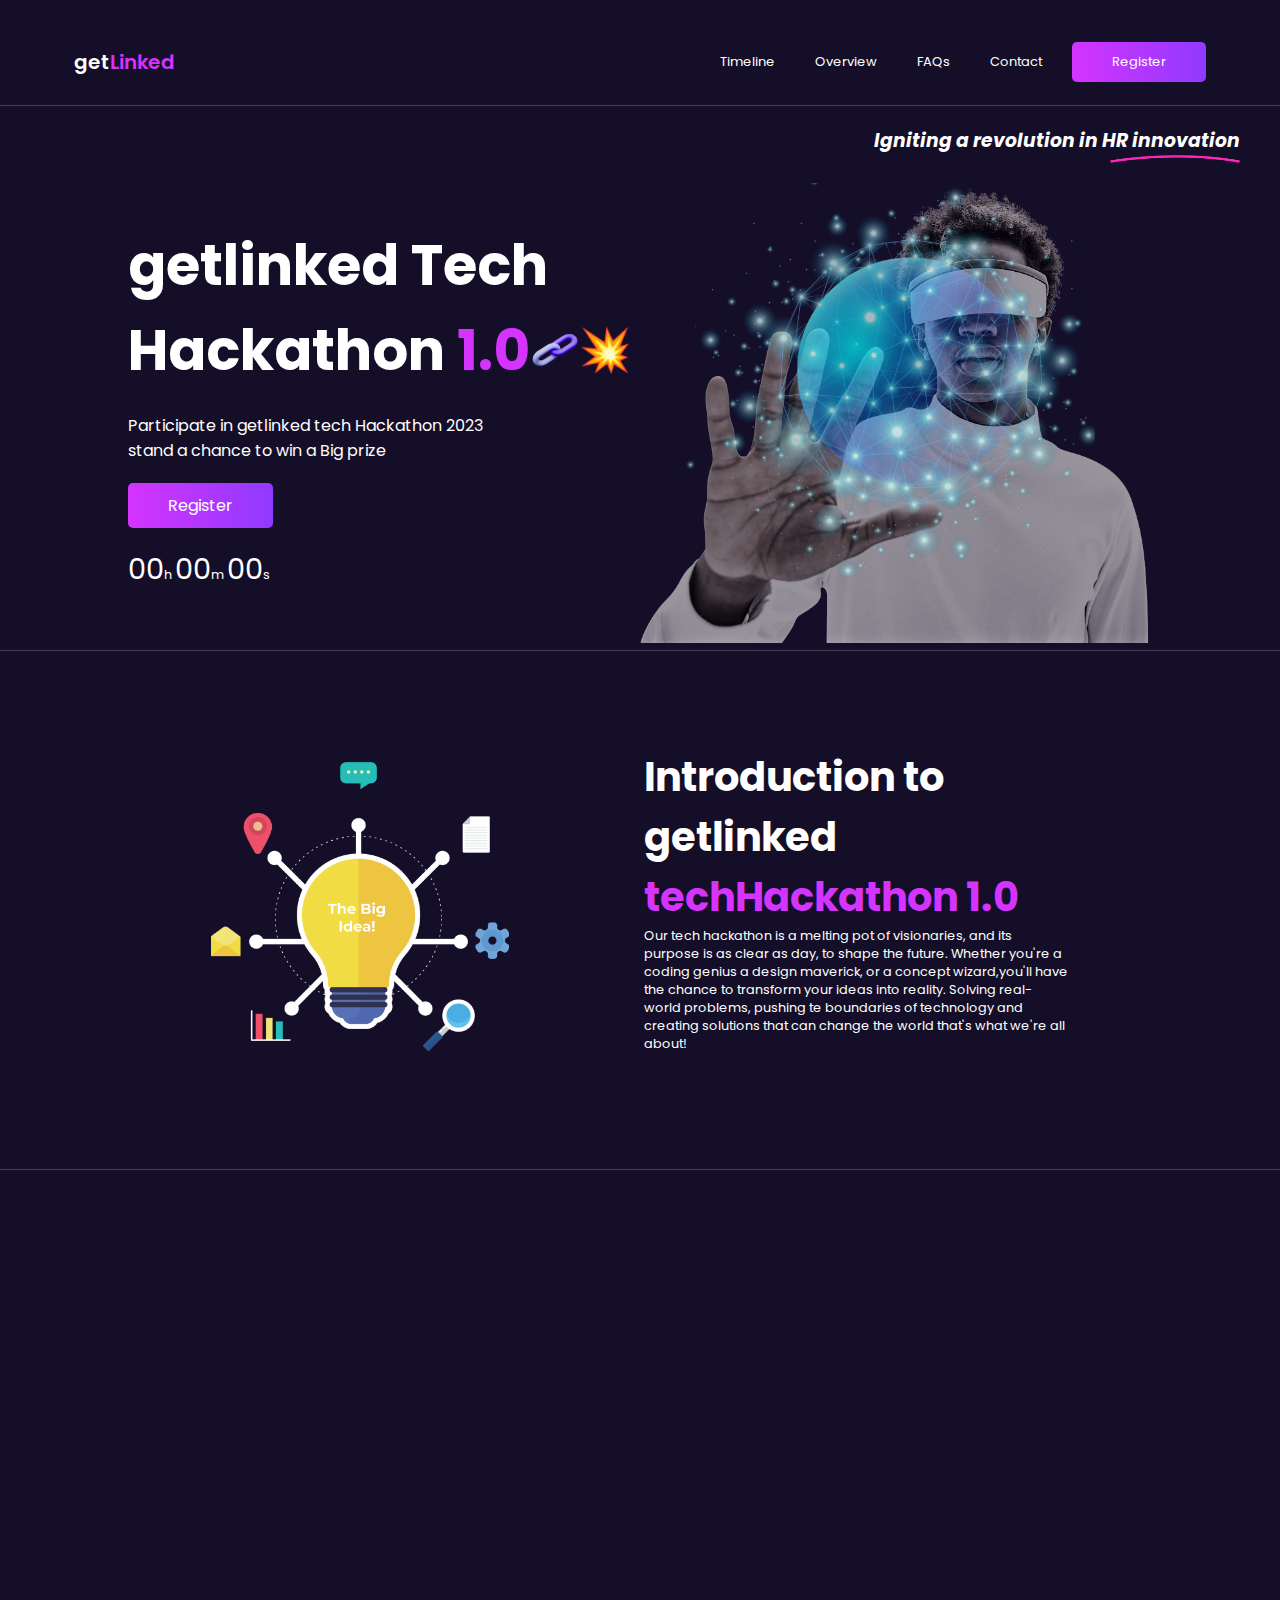
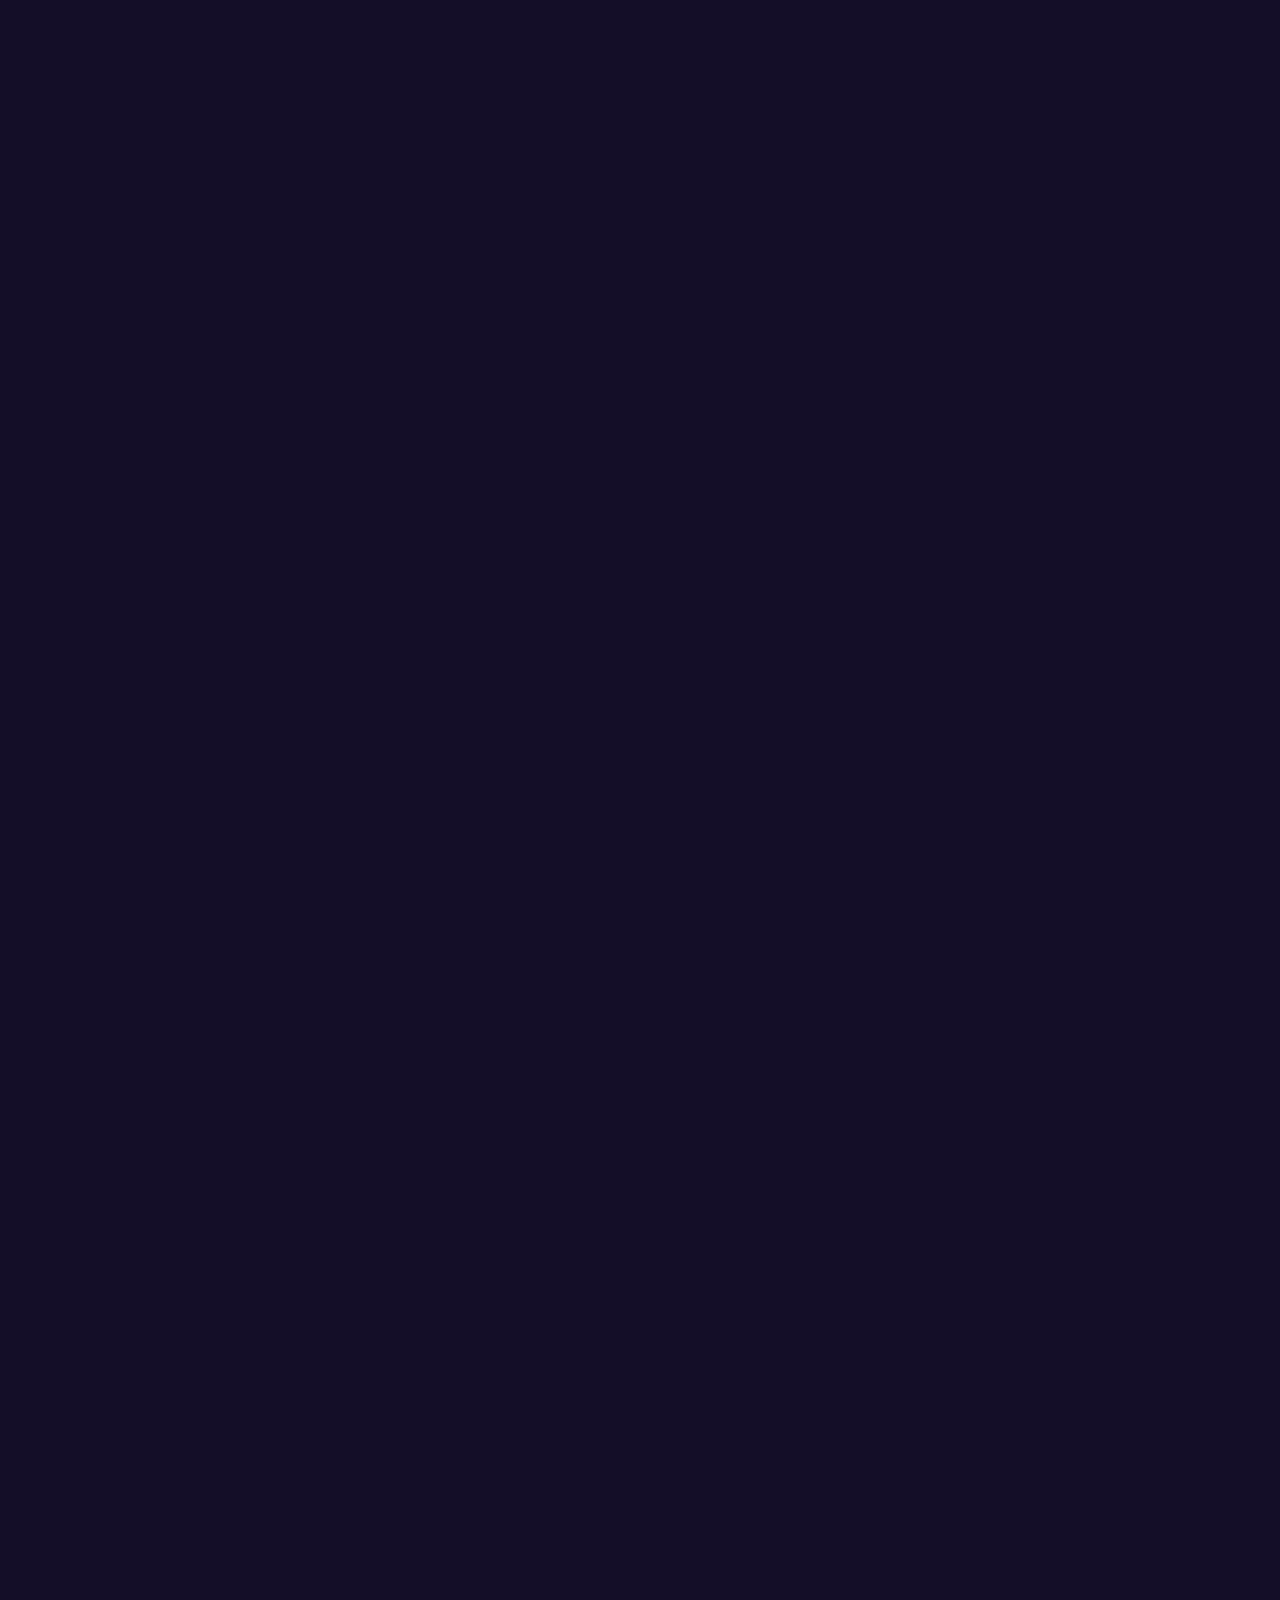
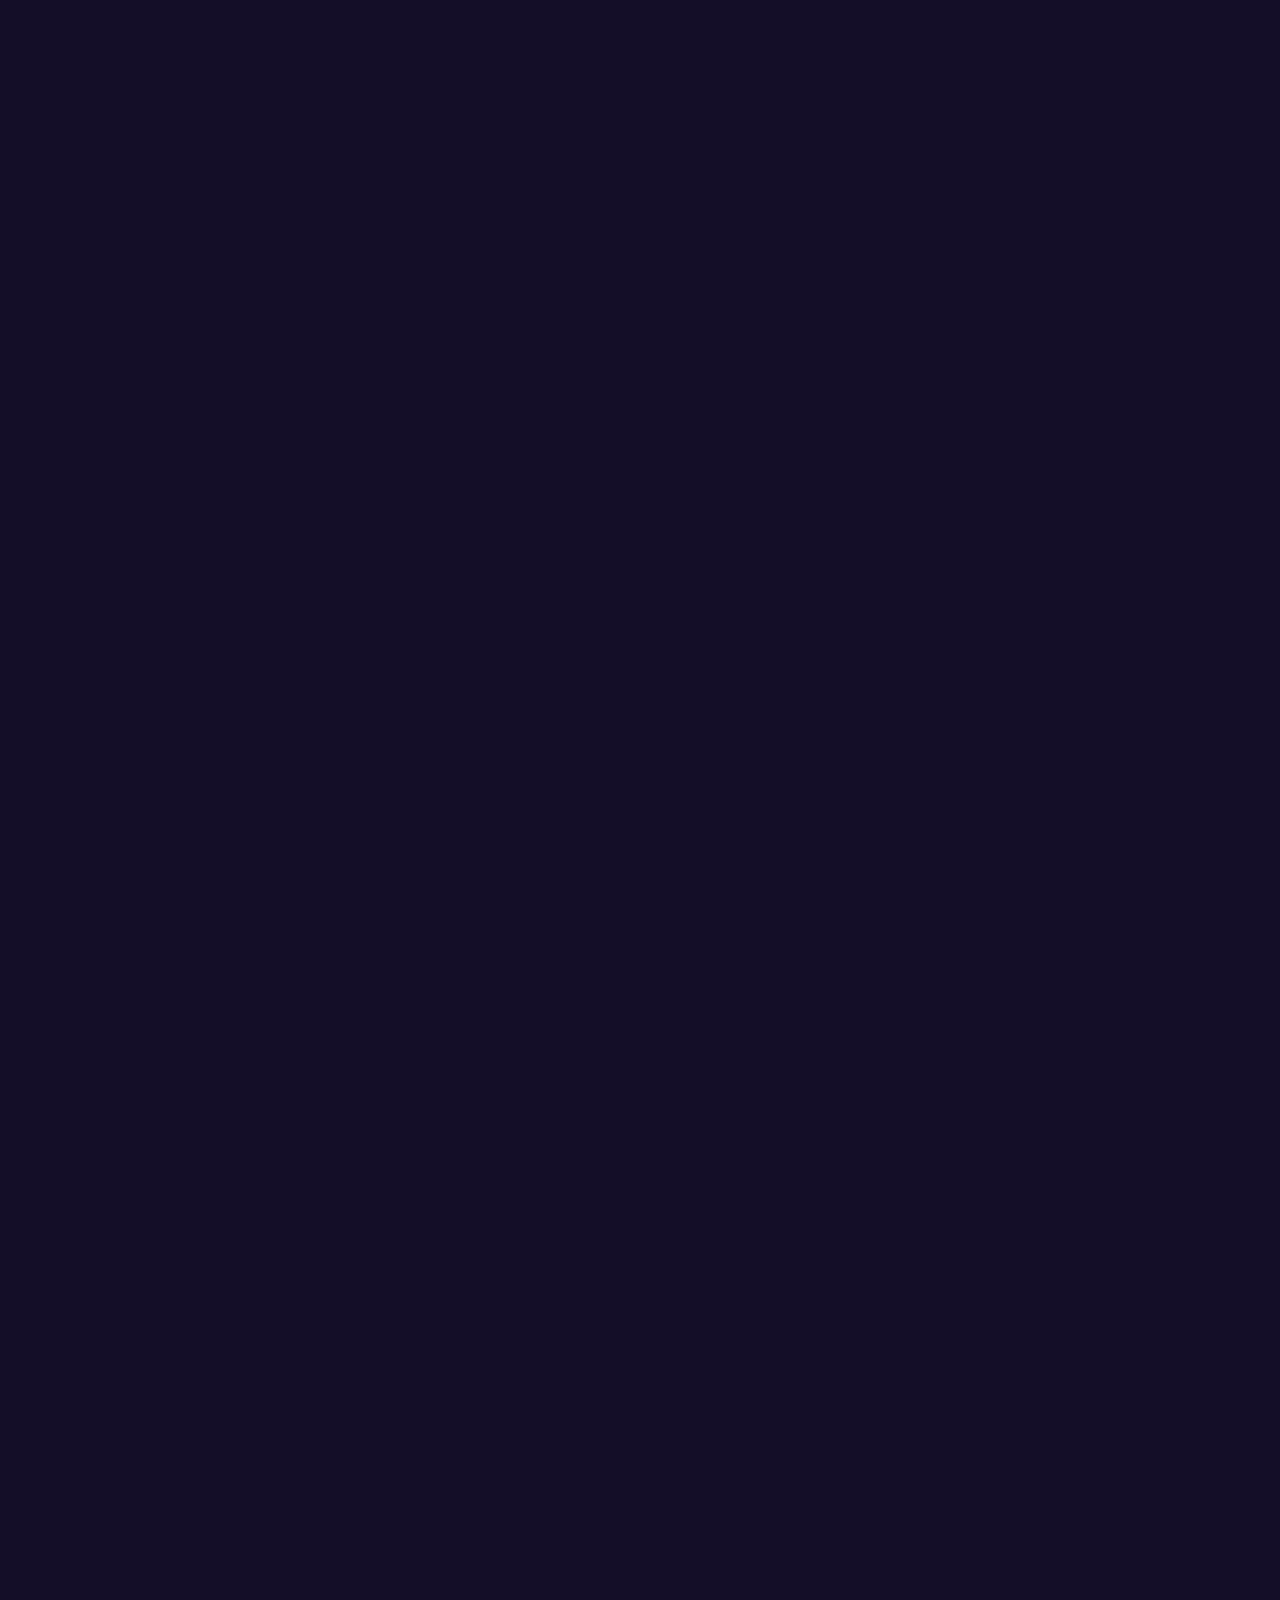
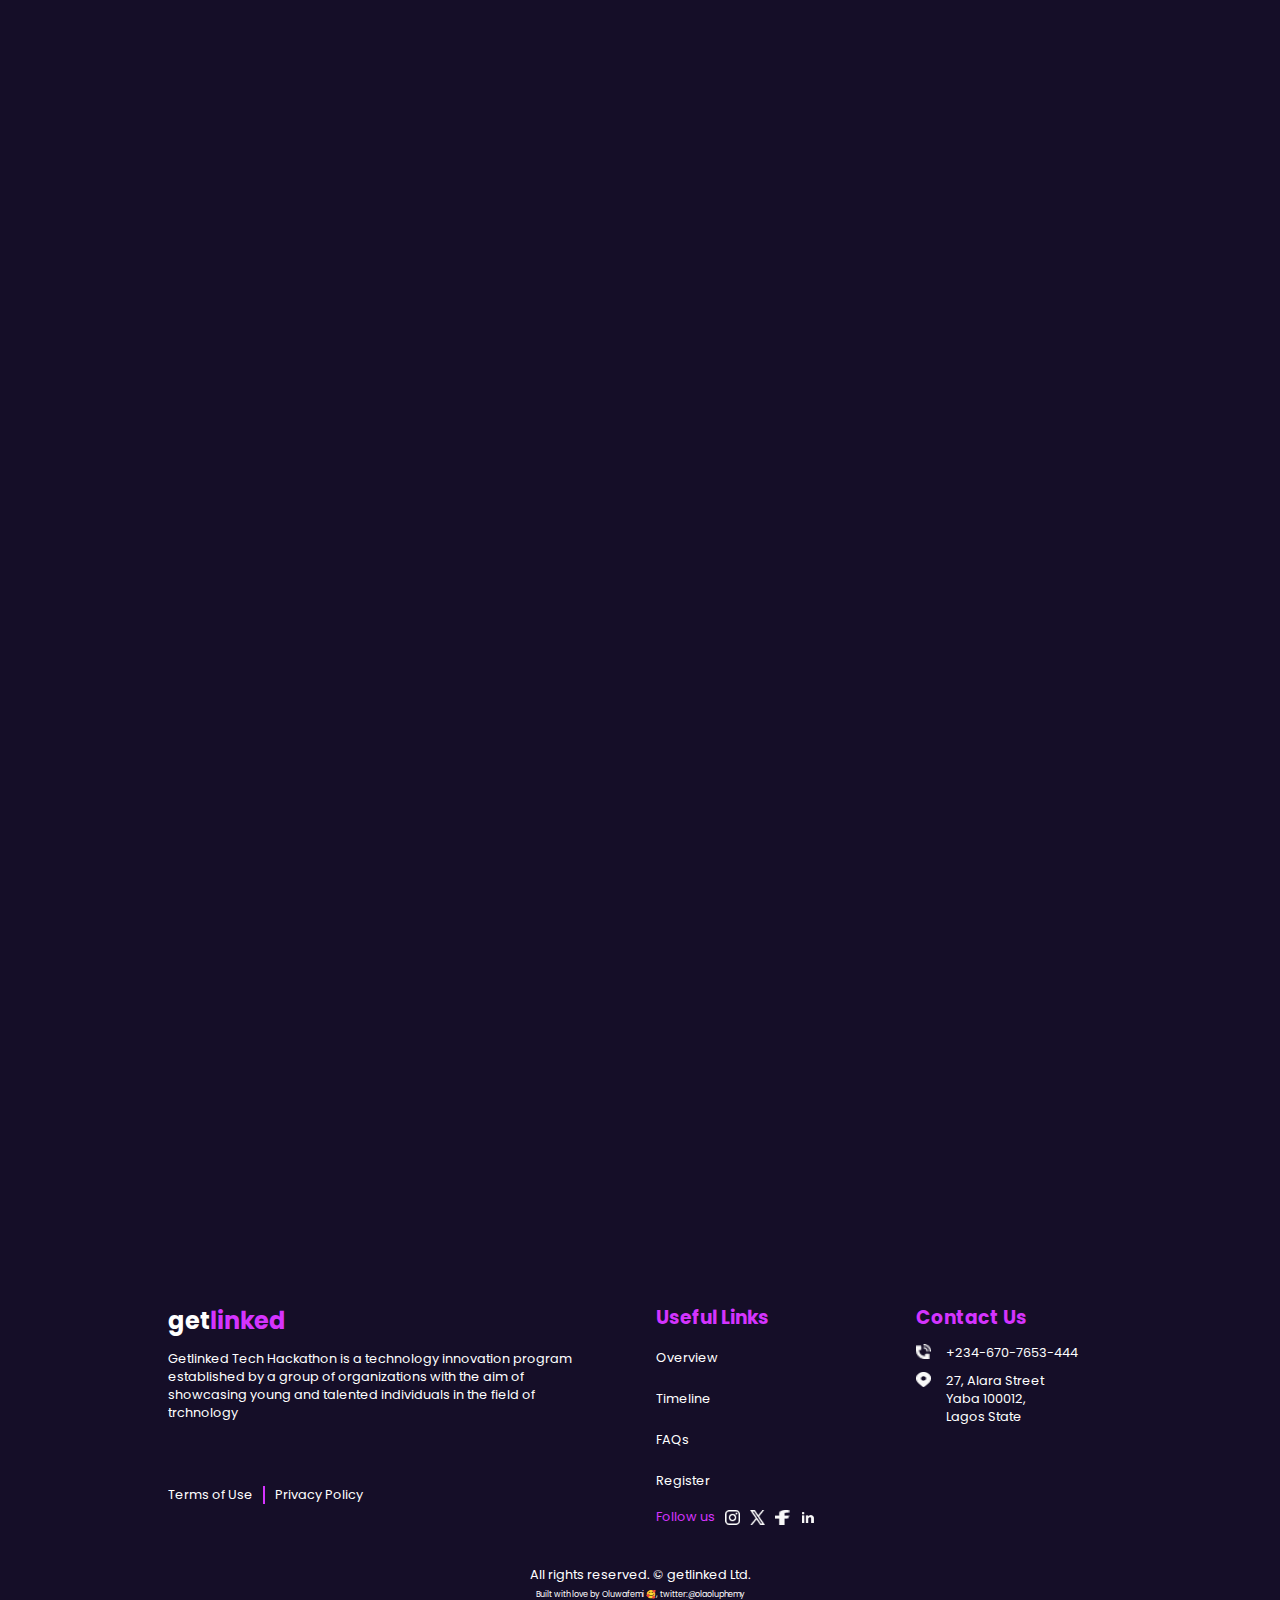
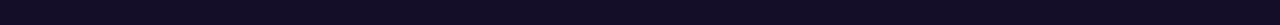
==== commit 98e22338: "latest commit" ====
--- a/index.html
+++ b/index.html
@@ -10,7 +10,7 @@
     <link rel="stylesheet" href="CSS/style.css" />
     <link
       rel="stylesheet"
-      media="screen and (max-width:768px)"
+      media="screen and (max-width:767px)"
       href="CSS/mobile.css"
     />
     <title>Getlinked-Home Page</title>
--- a/CSS/style.css
+++ b/CSS/style.css
@@ -19,6 +19,10 @@
   );
 }
 
+html {
+  scroll-behavior: smooth;
+}
+
 body {
   font-family: "Poppins", sans-serif;
   background-color: var(--primary-dark);
@@ -26,10 +30,6 @@
   overflow-x: hidden;
 }
 
-html {
-  scroll-behavior: smooth;
-}
-
 ::-webkit-scrollbar {
   background-color: rgba(212, 52, 254, 0.2);
 }
@@ -81,7 +81,7 @@
 }
 
 .hidden {
-  transform: translateX(250px);
+  transform: translateY(-100%);
 }
 
 .invisible {
@@ -133,6 +133,9 @@
 }
 
 .highlight_grad {
+  /* set to none cos it disturbs the flow of other screensizes */
+  /* removed for sake of responsiveness */
+  display: none;
   position: absolute;
   height: 350px;
   width: 350px;
@@ -483,39 +486,57 @@
 
 .timeline_lists li .div--1 {
   position: relative;
-  width: 400px;
-  right: 500px;
+  min-width: 190px;
+  right: 300px;
   transition: all 1s ease;
   text-align: end;
 }
 
 .timeline_lists li .child {
   position: relative;
-  width: 400px;
-  left: 100px;
+  width: 100px;
+  left: 50px;
   transition: all 1s ease;
   bottom: 0;
+}
+
+.timeline_lists li .div--2 {
+  position: relative;
+  width: 190px;
+  left: 50px;
+  transition: all 1s ease;
+  text-align: left;
+}
+
+.timeline_lists li .child--2 {
+  position: absolute;
+  width: 300px;
+  right: -20px;
+  transition: all 1s ease;
+  bottom: 0;
+}
+
+/* LAPTOPS AND TABLETS */
+@media screen and (min-width: 1024px) {
+  .timeline_lists li .child--2,
+  .timeline_lists li .div--2,
+  .timeline_lists li .child,
+  .timeline_lists li .div--1 {
+    width: 400px;
+  }
+
+  .timeline_lists li .div--1 {
+    right: 500px;
+  }
+
+  .timeline_lists li .child--2 {
+    right: -140px;
+  }
 }
 
 .transform {
   transform: translateX(200px);
   opacity: 0;
-}
-
-.timeline_lists li .div--2 {
-  position: relative;
-  width: 400px;
-  left: 100px;
-  transition: all 1s ease;
-  text-align: left;
-}
-
-.timeline_lists li .child--2 {
-  position: absolute;
-  width: 400px;
-  right: -140px;
-  transition: all 1s ease;
-  bottom: 0;
 }
 
 .transform-2 {
@@ -930,6 +951,29 @@
   z-index: 105;
 }
 
+.enquiries {
+  position: relative;
+}
+
+.successful2 {
+  position: absolute;
+  top: 70%;
+  left: 50%;
+  transform: translate(-50%, -50%);
+  width: 65%;
+  height: fit-content;
+  margin: auto;
+  padding: 3rem 2rem;
+  text-align: center;
+  border: 1px solid var(--tertiary-color);
+  z-index: 105;
+}
+
+.successful2 .btn {
+  text-wrap: nowrap;
+  margin: auto;
+}
+
 .successful p {
   font-size: 0.8rem;
   margin-right: 5px;
--- a/CSS/mobile.css
+++ b/CSS/mobile.css
@@ -1,14 +1,15 @@
-body {
-  overflow-x: hidden;
-}
-
-.grad_pos--1 {
-  left: -40px;
+html body {
+  overflow-x: hidden !important;
+}
+
+.highlight_grad {
+  display: none;
 }
 
 /* Nav-Bar */
 .nav {
   z-index: 500;
+  width: 100%;
 }
 
 .nav_links {
@@ -30,10 +31,11 @@
 }
 
 .hamburger_container {
+  justify-self: end;
   display: flex;
   align-items: center;
   height: 35px;
-  width: 35px;
+  width: fit-content;
 }
 
 .hamburger {
@@ -260,29 +262,48 @@
   width: 6px;
   background-color: var(--tertiary-color);
   position: relative;
-  margin: 40px 25px;
+  margin: 40px 20px;
   padding-top: 40px;
 }
 
-.timeline_lists li .div--1,
-.timeline_lists li .div--2 {
+.timeline_lists li .div--1 {
+  position: relative;
+  min-width: 170px;
   left: 10px;
   text-align: start;
-  width: 200px;
-  margin-left: 15px;
-}
-
-.timeline_lists li .child,
+  transition: all 1s ease;
+  text-align: start;
+  margin-left: 50px;
+  margin-bottom: 8px;
+}
+
+.timeline_lists li .child {
+  position: relative;
+  min-width: 170px;
+  left: 10px;
+  transition: all 1s ease;
+  bottom: 0;
+  margin-left: 50px;
+}
+
+.timeline_lists li .div--2 {
+  position: relative;
+  min-width: 170px;
+  left: 10px;
+  transition: all 1s ease;
+  text-align: start;
+  margin-left: 50px;
+}
+
 .timeline_lists li .child--2 {
-  position: relative;
+  display: none;
+  position: absolute;
+  min-width: 170px;
   left: 20px;
-  margin-top: 20px;
-  margin-left: 5px;
-  width: 200px;
-}
-
-.timeline_lists li .child--2 {
-  width: 400px;
+  transition: all 1s ease;
+  bottom: 0;
+  margin-left: 50px;
+  margin-bottom: -20px;
 }
 
 .timeline_lists p {
@@ -366,3 +387,10 @@
   top: 140%;
   left: 50%;
 }
+
+.successful2 {
+  width: 80%;
+  height: fit-content;
+  top: 70%;
+  left: 50%;
+}
